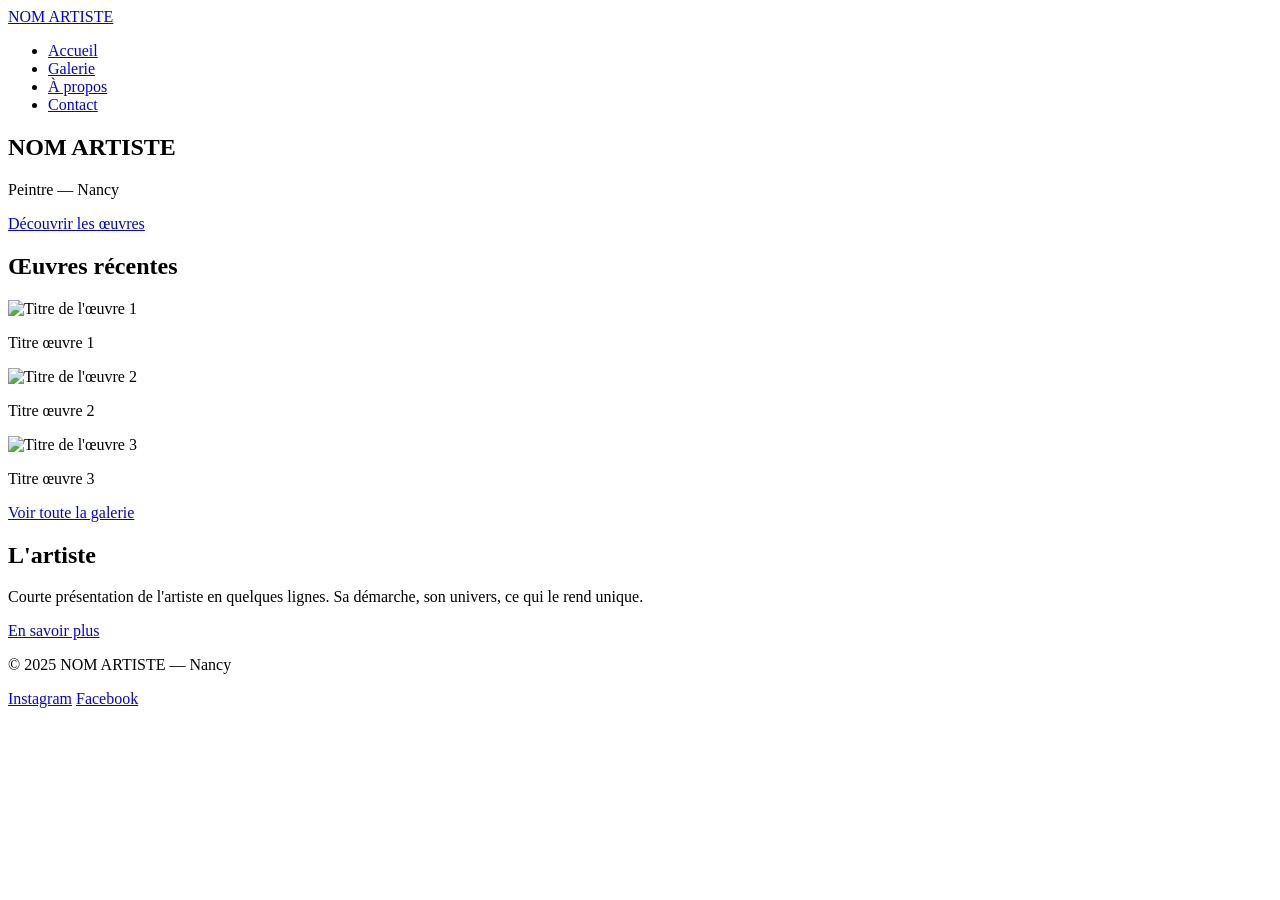
==== index.html @ 8f0e0b80 "création des fichiers des pages" ====
<!DOCTYPE html>
<html lang="fr">

<head>
    <meta charset="UTF-8">
    <meta name="viewport" content="width=device-width, initial-scale=1.0">
    <title>Artiste Nancy — Œuvres d'art</title>

    <!-- Google Fonts : nos deux polices élégantes -->
    <link rel="preconnect" href="https://fonts.googleapis.com">
    <link href="https://fonts.googleapis.com/css2?family=Playfair+Display:wght@400;700&family=Inter:wght@300;400;500&display=swap" rel="stylesheet">

    <!-- Nos fichiers CSS -->
    <link rel="stylesheet" href="css/style.css">
    <link rel="stylesheet" href="css/responsive.css">
</head>

<body>

<!-- ===== HEADER / NAVIGATION ===== -->
<header class="header">
    <nav class="nav">
        <div class="nav-logo">
            <a href="index.html">NOM ARTISTE</a>
        </div>
        <ul class="nav-liens">
            <li><a href="index.html" class="actif">Accueil</a></li>
            <li><a href="galerie.html">Galerie</a></li>
            <li><a href="a-propos.html">À propos</a></li>
            <li><a href="contact.html">Contact</a></li>
        </ul>
    </nav>
</header>

<!-- ===== HERO (grande image d'accueil) ===== -->
<section class="hero">
    <div class="hero-contenu">
        <h1 class="hero-titre">NOM ARTISTE</h1>
        <p class="hero-sous-titre">Peintre — Nancy</p>
        <a href="galerie.html" class="bouton-principal">Découvrir les œuvres</a>
    </div>
</section>

<!-- ===== APERÇU ŒUVRES ===== -->
<section class="apercu-oeuvres">
    <h2 class="section-titre">Œuvres récentes</h2>
    <div class="apercu-grille">
        <!-- On mettra les vraies images plus tard -->
        <div class="apercu-carte">
            <img src="images/oeuvres/oeuvre1.jpg" alt="Titre de l'œuvre 1">
            <p>Titre œuvre 1</p>
        </div>
        <div class="apercu-carte">
            <img src="images/oeuvres/oeuvre2.jpg" alt="Titre de l'œuvre 2">
            <p>Titre œuvre 2</p>
        </div>
        <div class="apercu-carte">
            <img src="images/oeuvres/oeuvre3.jpg" alt="Titre de l'œuvre 3">
            <p>Titre œuvre 3</p>
        </div>
    </div>
    <a href="galerie.html" class="bouton-secondaire">Voir toute la galerie</a>
</section>

<!-- ===== PRÉSENTATION RAPIDE ===== -->
<section class="presentation">
    <div class="presentation-contenu">
        <h2>L'artiste</h2>
        <p>Courte présentation de l'artiste en quelques lignes. Sa démarche, son univers, ce qui le rend unique.</p>
        <a href="a-propos.html" class="bouton-secondaire">En savoir plus</a>
    </div>
</section>

<!-- ===== FOOTER ===== -->
<footer class="footer">
    <p>© 2025 NOM ARTISTE — Nancy</p>
    <div class="footer-reseaux">
        <a href="#">Instagram</a>
        <a href="#">Facebook</a>
    </div>
</footer>

<!-- JavaScript en dernier -->
<script src="js/main.js"></script>

</body>
</html>
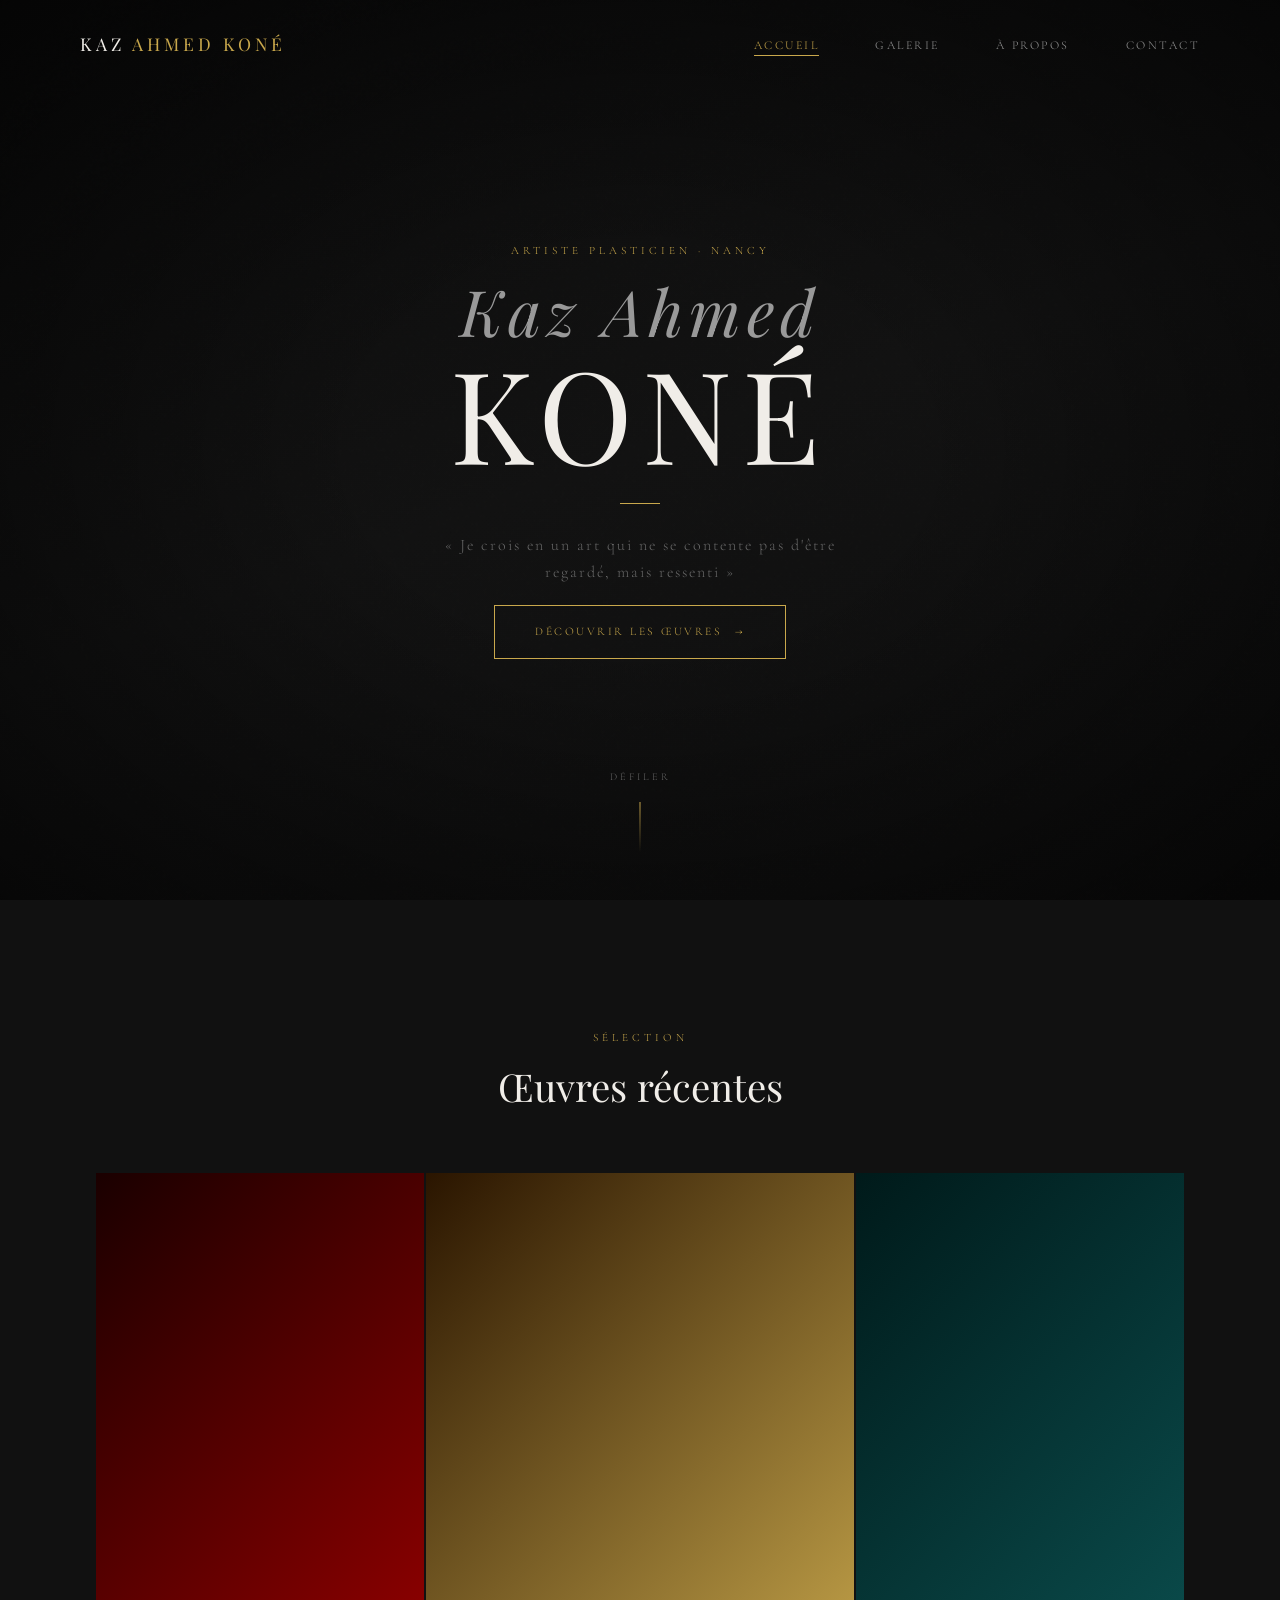
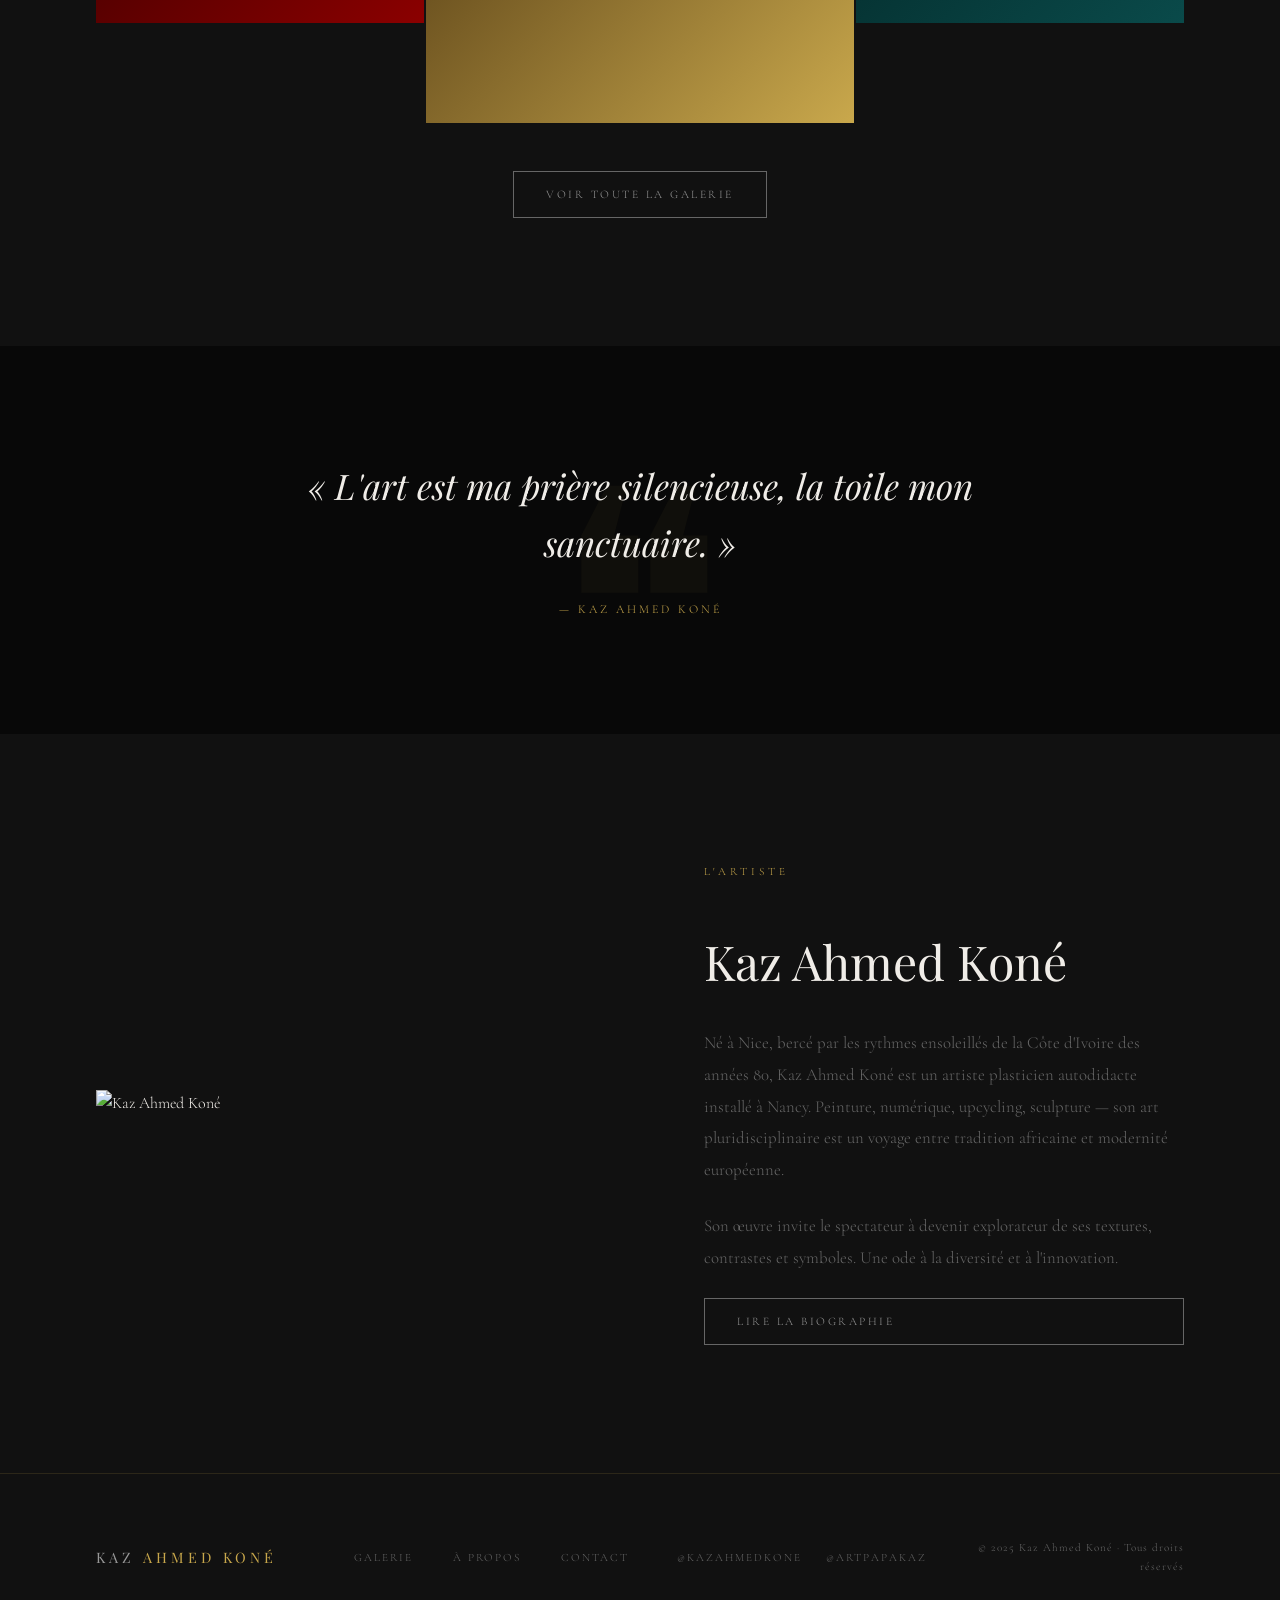
==== commit 9731abad: "Quelques images et implementation des fichiers" ====
--- a/index.html
+++ b/index.html
@@ -1,29 +1,26 @@
 <!DOCTYPE html>
 <html lang="fr">
-
 <head>
     <meta charset="UTF-8">
     <meta name="viewport" content="width=device-width, initial-scale=1.0">
-    <title>Artiste Nancy — Œuvres d'art</title>
-
-    <!-- Google Fonts : nos deux polices élégantes -->
+    <title>Kaz Ahmed Koné — Artiste Plasticien · Nancy</title>
     <link rel="preconnect" href="https://fonts.googleapis.com">
-    <link href="https://fonts.googleapis.com/css2?family=Playfair+Display:wght@400;700&family=Inter:wght@300;400;500&display=swap" rel="stylesheet">
-
-    <!-- Nos fichiers CSS -->
+    <link href="https://fonts.googleapis.com/css2?family=Playfair+Display:ital,wght@0,400;0,700;1,400&family=Cormorant+Garamond:wght@300;400&display=swap" rel="stylesheet">
     <link rel="stylesheet" href="css/style.css">
     <link rel="stylesheet" href="css/responsive.css">
 </head>
-
 <body>
 
-<!-- ===== HEADER / NAVIGATION ===== -->
-<header class="header">
+<!-- NAVIGATION -->
+<header class="header" id="header">
     <nav class="nav">
         <div class="nav-logo">
-            <a href="index.html">NOM ARTISTE</a>
+            <a href="index.html">KAZ <span>AHMED KONÉ</span></a>
         </div>
-        <ul class="nav-liens">
+        <button class="nav-hamburger" id="hamburger" aria-label="Menu">
+            <span></span><span></span><span></span>
+        </button>
+        <ul class="nav-liens" id="nav-liens">
             <li><a href="index.html" class="actif">Accueil</a></li>
             <li><a href="galerie.html">Galerie</a></li>
             <li><a href="a-propos.html">À propos</a></li>
@@ -32,56 +29,117 @@
     </nav>
 </header>
 
-<!-- ===== HERO (grande image d'accueil) ===== -->
+
+
+
+
 <section class="hero">
+    <div class="hero-overlay"></div>
     <div class="hero-contenu">
-        <h1 class="hero-titre">NOM ARTISTE</h1>
-        <p class="hero-sous-titre">Peintre — Nancy</p>
-        <a href="galerie.html" class="bouton-principal">Découvrir les œuvres</a>
+        <p class="hero-tag">Artiste plasticien · Nancy</p>
+        <h1 class="hero-titre">
+            <span class="hero-prenom">Kaz Ahmed</span>
+            <span class="hero-nom">Koné</span>
+        </h1>
+        <div class="hero-ligne"></div>
+        <p class="hero-description">
+            « Je crois en un art qui ne se contente pas d'être regardé, mais ressenti »
+        </p>
+        <a href="galerie.html" class="bouton-principal">
+            Découvrir les œuvres <span class="bouton-fleche">→</span>
+        </a>
+    </div>
+    <div class="hero-scroll">
+        <span>Défiler</span>
+        <div class="hero-scroll-ligne"></div>
     </div>
 </section>
 
-<!-- ===== APERÇU ŒUVRES ===== -->
+<!-- APERÇU — 3 oeuvres en avant-->
 <section class="apercu-oeuvres">
-    <h2 class="section-titre">Œuvres récentes</h2>
+    <div class="section-header">
+        <span class="section-tag">Sélection</span>
+        <h2 class="section-titre">Œuvres récentes</h2>
+    </div>
     <div class="apercu-grille">
-        <!-- On mettra les vraies images plus tard -->
-        <div class="apercu-carte">
-            <img src="images/oeuvres/oeuvre1.jpg" alt="Titre de l'œuvre 1">
-            <p>Titre œuvre 1</p>
-        </div>
-        <div class="apercu-carte">
-            <img src="images/oeuvres/oeuvre2.jpg" alt="Titre de l'œuvre 2">
-            <p>Titre œuvre 2</p>
-        </div>
-        <div class="apercu-carte">
-            <img src="images/oeuvres/oeuvre3.jpg" alt="Titre de l'œuvre 3">
-            <p>Titre œuvre 3</p>
-        </div>
+
+        <a href="galerie.html" class="apercu-carte">
+            <div class="apercu-image" style="background: linear-gradient(135deg, #1a0000, #8b0000);"></div>
+            <div class="apercu-info">
+                <p class="apercu-titre">Zaouli Funk</p>
+                <p class="apercu-details">Création numérique · 2015–2025</p>
+            </div>
+        </a>
+
+        <a href="galerie.html" class="apercu-carte apercu-carte--grande">
+            <div class="apercu-image" style="background: linear-gradient(135deg, #2a1500, #c9a84c);"></div>
+            <div class="apercu-info">
+                <p class="apercu-titre">Acrylique on kraft</p>
+                <p class="apercu-details">Acrylique sur kraft · A3</p>
+            </div>
+        </a>
+
+        <a href="galerie.html" class="apercu-carte">
+            <div class="apercu-image" style="background: linear-gradient(135deg, #001a1a, #0a4a4a);"></div>
+            <div class="apercu-info">
+                <p class="apercu-titre">Voodoo Child</p>
+                <p class="apercu-details">Création numérique · série</p>
+            </div>
+        </a>
+
     </div>
-    <a href="galerie.html" class="bouton-secondaire">Voir toute la galerie</a>
-</section>
-
-<!-- ===== PRÉSENTATION RAPIDE ===== -->
-<section class="presentation">
-    <div class="presentation-contenu">
-        <h2>L'artiste</h2>
-        <p>Courte présentation de l'artiste en quelques lignes. Sa démarche, son univers, ce qui le rend unique.</p>
-        <a href="a-propos.html" class="bouton-secondaire">En savoir plus</a>
+    <div class="apercu-footer">
+        <a href="galerie.html" class="bouton-secondaire">Voir toute la galerie</a>
     </div>
 </section>
 
-<!-- ===== FOOTER ===== -->
+<!-- citation de l artiste  -->
+<section class="citation">
+    <blockquote>
+        « L'art est ma prière silencieuse, la toile mon sanctuaire. »
+    </blockquote>
+    <cite>— Kaz Ahmed Koné</cite>
+</section>
+
+<!-- PRÉSENTATION RAPIDE-->
+<section class="presentation">
+    <div class="presentation-image">
+        <img src="images/artiste/portrait-kaz2.jpg" alt="Kaz Ahmed Koné">
+    </div>
+    <div class="presentation-texte">
+        <span class="section-tag">L'artiste</span>
+        <h2>Kaz Ahmed Koné</h2>
+        <p>
+            Né à Nice, bercé par les rythmes ensoleillés de la Côte d'Ivoire des années 80,
+            Kaz Ahmed Koné est un artiste plasticien autodidacte installé à Nancy.
+            Peinture, numérique, upcycling, sculpture — son art pluridisciplinaire
+            est un voyage entre tradition africaine et modernité européenne.
+        </p>
+        <p>
+            Son œuvre invite le spectateur à devenir explorateur de ses textures,
+            contrastes et symboles. Une ode à la diversité et à l'innovation.
+        </p>
+        <a href="a-propos.html" class="bouton-secondaire">Lire la biographie</a>
+    </div>
+</section>
+
+<!-- FOOTER -->
 <footer class="footer">
-    <p>© 2025 NOM ARTISTE — Nancy</p>
+    <div class="footer-logo">KAZ <span>AHMED KONÉ</span></div>
+    <div class="footer-nav">
+        <a href="galerie.html">Galerie</a>
+        <a href="a-propos.html">À propos</a>
+        <a href="contact.html">Contact</a>
+    </div>
     <div class="footer-reseaux">
-        <a href="#">Instagram</a>
-        <a href="#">Facebook</a>
+        <a href="https://instagram.com/kazahmedkone" target="_blank">@kazahmedkone</a>
+        <a href="https://instagram.com/artpapakaz" target="_blank">@artpapakaz</a>
+    </div>
+    <div class="footer-copy">
+        <p>© 2025 Kaz Ahmed Koné · Tous droits réservés</p>
     </div>
 </footer>
 
-<!-- JavaScript en dernier -->
 <script src="js/main.js"></script>
-
 </body>
 </html>
--- a/css/style.css
+++ b/css/style.css
@@ -0,0 +1,946 @@
+/*
+   STYLE.CSS — Styles principaux du site
+
+   l'Organisation globale que j'ai pu finaliser pour ce fichier  :
+   1. Variables (couleurs, polices)
+   2. Reset (repart d'une base propre)
+   3. Navigation
+   4. Éléments communs (boutons, titres de section...)
+   5. Page d'accueil (hero, aperçu, citation, présentation)
+   6. Pages intérieures (page-header)
+   7. Page À propos
+   8. Page Contact
+   9. Footer
+    */
+
+
+/*
+   1. VARIABLES
+   Je définis tout ici → si je veux changer une couleur,
+   je la change à un seul endroit et ça s'applique partout( better than faire pour chaque )
+    */
+:root {
+    /* Couleurs */
+    --fond:             #080808;   /* Noir très profond (fond principal) */
+    --fond-secondaire:  #111111;   /* Noir légèrement plus clair */
+    --fond-carte:       #161616;   /* Pour les cartes et sections */
+    --texte:            #f0ede8;   /* Blanc cassé (plus doux que blanc pur) */
+    --texte-discret:    #666666;   /* Gris pour les détails, labels */
+    --texte-moyen:      #999999;   /* Gris moyen */
+    --accent:           #c9a84c;   /* Doré — la couleur signature */
+    --accent-hover:     #e0c06a;   /* Doré plus clair au survol */
+    --bordure:          rgba(201, 168, 76, 0.15); /* Bordure dorée très subtile */
+
+    /* Polices */
+    --titre:  'Playfair Display', Georgia, serif;  /* Élégant, pour les titres */
+    --corps:  'Cormorant Garamond', Georgia, serif; /* Raffiné, pour le texte */
+
+    /* Transitions (animations au survol) */
+    --transition: all 0.35s cubic-bezier(0.4, 0, 0.2, 1);
+
+    /* Espacements */
+    --padding-section: 8rem 6rem;
+    --max-largeur: 1300px;
+}
+
+
+/*
+   2. RESET
+   Le navigateur applique des styles par défaut (marges, etc.)
+   On les efface tous pour partir d'une base propre
+    */
+*, *::before, *::after {
+    margin: 0;
+    padding: 0;
+    box-sizing: border-box; /* Le padding ne "gonfle" plus la taille des éléments */
+}
+
+html {
+    scroll-behavior: smooth; /* Défilement fluide quand on clique sur un ancre */
+    font-size: 16px;
+}
+
+body {
+    background-color: var(--fond);
+    color: var(--texte);
+    font-family: var(--corps);
+    font-weight: 300;
+    line-height: 1.7;
+    overflow-x: hidden; /* Évite le scroll horizontal accidentel */
+}
+
+img {
+    max-width: 100%;    /* Les images ne dépassent jamais leur conteneur */
+    display: block;
+}
+
+a {
+    color: inherit;        /* Les liens héritent la couleur du parent */
+    text-decoration: none; /* Pas de soulignement par défaut */
+}
+
+ul {
+    list-style: none; /* Pas de puces */
+}
+
+button {
+    cursor: pointer;
+    border: none;
+    background: none;
+    font-family: inherit;
+}
+
+input, textarea, select {
+    font-family: inherit;
+}
+
+
+/*
+   3. NAVIGATION
+   Fixed = reste en haut même quand on scroll
+    */
+.header {
+    position: fixed;   /* Collée en haut de l'écran */
+    top: 0;
+    left: 0;
+    width: 100%;
+    z-index: 1000;     /* Au-dessus de tout le reste */
+    padding: 1.8rem 5rem;
+
+    /* Transition pour l'effet "scrollé" ajouté par JS */
+    transition: var(--transition);
+}
+
+/* Classe ajoutée par JS quand on scroll → fond semi-transparent */
+.header.scrolle {
+    background: rgba(8, 8, 8, 0.95);
+    backdrop-filter: blur(12px);
+    padding: 1.2rem 5rem;
+    border-bottom: 1px solid var(--bordure);
+}
+
+.nav {
+    display: flex;              /* Logo et liens côte à côte */
+    justify-content: space-between;
+    align-items: center;
+    max-width: var(--max-largeur);
+    margin: 0 auto;            /* Centré dans la page */
+}
+
+/* Logo (nom de l'artiste) */
+.nav-logo a {
+    font-family: var(--titre);
+    font-size: 1.1rem;
+    letter-spacing: 4px;
+    color: var(--texte);
+    transition: var(--transition);
+}
+
+/* Le prénom en doré dans le logo */
+.nav-logo a span {
+    color: var(--accent);
+}
+
+.nav-logo a:hover {
+    color: var(--accent);
+}
+
+/* Les liens de navigation */
+.nav-liens {
+    display: flex;
+    gap: 3.5rem;
+}
+
+.nav-liens a {
+    font-family: var(--corps);
+    font-size: 0.75rem;
+    letter-spacing: 2.5px;
+    text-transform: uppercase;
+    color: var(--texte-moyen);
+    transition: var(--transition);
+    position: relative; /* Pour le trait doré sous le lien actif */
+}
+
+/* Trait doré sous le lien actif ou survolé */
+.nav-liens a::after {
+    content: '';
+    position: absolute;
+    bottom: -4px;
+    left: 0;
+    width: 0;
+    height: 1px;
+    background-color: var(--accent);
+    transition: var(--transition);
+}
+
+.nav-liens a:hover,
+.nav-liens a.actif {
+    color: var(--accent);
+}
+
+.nav-liens a:hover::after,
+.nav-liens a.actif::after {
+    width: 100%; /* Le trait s'étend en pleine largeur */
+}
+
+/* Bouton hamburger (visible seulement sur mobile via responsive.css) */
+.nav-hamburger {
+    display: none;
+    flex-direction: column;
+    gap: 5px;
+}
+
+.nav-hamburger span {
+    display: block;
+    width: 24px;
+    height: 1px;
+    background-color: var(--texte);
+    transition: var(--transition);
+}
+
+
+/*
+   4. ÉLÉMENTS commus
+   Réutilisés sur plusieurs pages
+    */
+
+/* Petit tag au-dessus des titres de section */
+.section-tag {
+    display: block;
+    font-size: 0.7rem;
+    letter-spacing: 4px;
+    text-transform: uppercase;
+    color: var(--accent);
+    margin-bottom: 1rem;
+}
+
+/* Titre de section standard */
+.section-titre {
+    font-family: var(--titre);
+    font-size: clamp(1.8rem, 3vw, 2.5rem);
+    font-weight: 400;
+    color: var(--texte);
+    line-height: 1.2;
+}
+
+/* Header des sections (tag + titre centrés) */
+.section-header {
+    text-align: center;
+    margin-bottom: 4rem;
+}
+
+/* Bouton principal (bordure dorée) */
+.bouton-principal {
+    display: inline-flex;
+    align-items: center;
+    gap: 0.8rem;
+    padding: 1rem 2.5rem;
+    border: 1px solid var(--accent);
+    color: var(--accent);
+    font-size: 0.72rem;
+    letter-spacing: 2.5px;
+    text-transform: uppercase;
+    transition: var(--transition);
+}
+
+.bouton-principal:hover {
+    background-color: var(--accent);
+    color: var(--fond);
+}
+
+/* Bouton secondaire (bordure grise) */
+.bouton-secondaire {
+    display: inline-flex;
+    align-items: center;
+    gap: 0.8rem;
+    padding: 0.8rem 2rem;
+    border: 1px solid var(--texte-discret);
+    color: var(--texte-moyen);
+    font-size: 0.72rem;
+    letter-spacing: 2.5px;
+    text-transform: uppercase;
+    transition: var(--transition);
+}
+
+.bouton-secondaire:hover {
+    border-color: var(--accent);
+    color: var(--accent);
+}
+
+.bouton-fleche {
+    transition: var(--transition);
+}
+
+.bouton-principal:hover .bouton-fleche,
+.bouton-secondaire:hover .bouton-fleche {
+    transform: translateX(4px); /* La flèche glisse vers la droite au survol */
+}
+
+/* En-tête des pages intérieures (galerie, à propos, contact) */
+.page-header {
+    padding: 14rem 6rem 5rem;
+    max-width: var(--max-largeur);
+    margin: 0 auto;
+}
+
+.page-titre {
+    font-family: var(--titre);
+    font-size: clamp(3rem, 6vw, 5rem);
+    font-weight: 400;
+    line-height: 1.1;
+    margin-bottom: 1rem;
+}
+
+.page-sous-titre {
+    color: var(--texte-discret);
+    font-size: 1rem;
+    letter-spacing: 1px;
+}
+
+
+/*
+   5. PAGE D'ACCUEIL
+    */
+
+/* --- HERO --- */
+.hero {
+    position: relative;
+    min-height: 100vh;      /* Prend toute la hauteur de l'écran */
+    display: flex;
+    align-items: center;
+    justify-content: center;
+    text-align: center;
+    overflow: hidden;
+
+    /* Fond dégradé en attendant la vraie image de l'artiste */
+    background: linear-gradient(
+            160deg,
+            #0a0a0a 0%,
+            #111111 50%,
+            #0d0d0d 100%
+    );
+}
+
+/* Texture grain par-dessus le hero */
+.hero::before {
+    content: '';
+    position: absolute;
+    inset: 0;
+    background-image: url("data:image/svg+xml,%3Csvg viewBox='0 0 256 256' xmlns='http://www.w3.org/2000/svg'%3E%3Cfilter id='noise'%3E%3CfeTurbulence type='fractalNoise' baseFrequency='0.9' numOctaves='4' stitchTiles='stitch'/%3E%3C/filter%3E%3Crect width='100%25' height='100%25' filter='url(%23noise)' opacity='0.03'/%3E%3C/svg%3E");
+    pointer-events: none;
+    opacity: 0.4;
+}
+
+.hero-overlay {
+    position: absolute;
+    inset: 0;
+    background: radial-gradient(ellipse at center, transparent 30%, rgba(0,0,0,0.6) 100%);
+}
+
+.hero-contenu {
+    position: relative; /* Au-dessus de l'overlay */
+    z-index: 1;
+    display: flex;
+    flex-direction: column;
+    align-items: center;
+    gap: 1.2rem;
+    padding: 2rem;
+}
+
+.hero-tag {
+    font-size: 0.7rem;
+    letter-spacing: 4px;
+    text-transform: uppercase;
+    color: var(--accent);
+}
+
+.hero-titre {
+    display: flex;
+    flex-direction: column;
+    align-items: center;
+    gap: 0.3rem;
+    font-family: var(--titre);
+    font-weight: 400;
+    line-height: 1;
+}
+
+.hero-prenom {
+    font-size: clamp(2rem, 5vw, 4.5rem);
+    font-style: italic;
+    color: var(--texte-moyen);
+    letter-spacing: 6px;
+}
+
+.hero-nom {
+    font-size: clamp(4rem, 10vw, 10rem);
+    letter-spacing: 10px;
+    text-transform: uppercase;
+    color: var(--texte);
+}
+
+/* Petite ligne dorée de séparation */
+.hero-ligne {
+    width: 40px;
+    height: 1px;
+    background-color: var(--accent);
+    margin: 0.5rem 0;
+}
+
+.hero-description {
+    font-size: 1rem;
+    letter-spacing: 2px;
+    color: var(--texte-discret);
+    max-width: 400px;
+}
+
+/* Indicateur de scroll en bas du hero */
+.hero-scroll {
+    position: absolute;
+    bottom: 3rem;
+    left: 50%;
+    transform: translateX(-50%);
+    display: flex;
+    flex-direction: column;
+    align-items: center;
+    gap: 1rem;
+}
+
+.hero-scroll span {
+    font-size: 0.65rem;
+    letter-spacing: 3px;
+    text-transform: uppercase;
+    color: var(--texte-discret);
+}
+
+.hero-scroll-ligne {
+    width: 1px;
+    height: 50px;
+    background: linear-gradient(to bottom, var(--accent), transparent);
+    animation: scroll-pulse 2s ease-in-out infinite;
+}
+
+@keyframes scroll-pulse {
+    0%, 100% { opacity: 0.3; transform: scaleY(1); }
+    50%       { opacity: 1;   transform: scaleY(1.1); }
+}
+
+/* --- APERÇU ŒUVRES (section accueil) --- */
+.apercu-oeuvres {
+    padding: var(--padding-section);
+    background-color: var(--fond-secondaire);
+}
+
+.apercu-grille {
+    display: grid;
+    /* Grille asymétrique : la carte du milieu est plus grande */
+    grid-template-columns: 1fr 1.3fr 1fr;
+    grid-template-rows: auto;
+    gap: 2px;             /* Espace minuscule entre les cartes */
+    max-width: var(--max-largeur);
+    margin: 0 auto 3rem;
+}
+
+.apercu-carte {
+    position: relative;
+    overflow: hidden;
+    display: block;
+}
+
+/* L'image de l'oeuvre (div colorée en attendant les vraies photos) */
+.apercu-image {
+    width: 100%;
+    height: 450px;
+    transition: transform 0.6s cubic-bezier(0.4, 0, 0.2, 1);
+}
+
+/* La carte du milieu est plus haute */
+.apercu-carte--grande .apercu-image {
+    height: 550px;
+}
+
+/* Overlay sombre au bas de la carte avec les infos */
+.apercu-info {
+    position: absolute;
+    bottom: 0;
+    left: 0;
+    right: 0;
+    padding: 2rem 1.5rem 1.5rem;
+    background: linear-gradient(transparent, rgba(0,0,0,0.85));
+    transform: translateY(100%); /* Caché par défaut */
+    transition: var(--transition);
+}
+
+.apercu-titre {
+    font-family: var(--titre);
+    font-size: 1.1rem;
+    color: var(--texte);
+    margin-bottom: 0.3rem;
+}
+
+.apercu-details {
+    font-size: 0.75rem;
+    letter-spacing: 1px;
+    color: var(--texte-discret);
+}
+
+/* Au survol : zoom de l'image + apparition des infos */
+.apercu-carte:hover .apercu-image {
+    transform: scale(1.04);
+}
+
+.apercu-carte:hover .apercu-info {
+    transform: translateY(0);
+}
+
+.apercu-footer {
+    text-align: center;
+    margin-top: 3rem;
+}
+
+/* --- CITATION --- */
+.citation {
+    padding: 7rem 6rem;
+    text-align: center;
+    position: relative;
+    overflow: hidden;
+}
+
+/* Guillemets géants décoratifs en fond */
+.citation::before {
+    content: '❝';
+    position: absolute;
+    top: -2rem;
+    left: 50%;
+    transform: translateX(-50%);
+    font-size: 20rem;
+    color: rgba(201, 168, 76, 0.04);
+    font-family: var(--titre);
+    pointer-events: none;
+}
+
+.citation blockquote {
+    font-family: var(--titre);
+    font-size: clamp(1.4rem, 3vw, 2.2rem);
+    font-style: italic;
+    font-weight: 400;
+    color: var(--texte);
+    max-width: 800px;
+    margin: 0 auto 1.5rem;
+    line-height: 1.6;
+    position: relative;
+    z-index: 1;
+}
+
+.citation cite {
+    font-size: 0.75rem;
+    letter-spacing: 3px;
+    text-transform: uppercase;
+    color: var(--accent);
+    font-style: normal;
+}
+
+/* --- PRÉSENTATION ARTISTE (section accueil) --- */
+.presentation {
+    padding: var(--padding-section);
+    background-color: var(--fond-secondaire);
+    display: grid;
+    grid-template-columns: 1fr 1fr; /* 2 colonnes : photo + texte */
+    gap: 8rem;
+    align-items: center;
+    max-width: var(--max-largeur);
+    margin: 0 auto;
+}
+
+/* Placeholder de la photo (que je vais remplacer par une vraie img plus tard) */
+.presentation-photo-placeholder {
+    width: 100%;
+    padding-bottom: 120%; /* Ratio portrait */
+    background: linear-gradient(160deg, var(--fond-carte), #1a1a1a);
+    border: 1px solid var(--bordure);
+}
+
+.presentation-texte {
+    display: flex;
+    flex-direction: column;
+    gap: 1.5rem;
+}
+
+.presentation-texte h2 {
+    font-family: var(--titre);
+    font-size: clamp(2rem, 4vw, 3rem);
+    font-weight: 400;
+}
+
+.presentation-texte p {
+    color: var(--texte-discret);
+    line-height: 1.9;
+    font-size: 1.05rem;
+}
+
+
+/*
+   6. PAGE À PROPOS
+    */
+.apropos-principale {
+    display: grid;
+    grid-template-columns: 1fr 1fr;
+    gap: 8rem;
+    align-items: start;
+    padding: 4rem 6rem 8rem;
+    max-width: var(--max-largeur);
+    margin: 0 auto;
+}
+
+/* Wrapper de la photo avec le cadre doré décalé derrière */
+.apropos-photo-wrapper {
+    position: relative;
+}
+
+.apropos-photo-placeholder {
+    width: 100%;
+    padding-bottom: 130%;
+    background: linear-gradient(160deg, #1a1a1a, #222222);
+    border: 1px solid var(--bordure);
+    display: flex;
+    align-items: center;
+    justify-content: center;
+    position: relative;
+    z-index: 1;
+}
+
+.apropos-photo-placeholder span {
+    color: var(--texte-discret);
+    font-size: 0.8rem;
+    letter-spacing: 2px;
+    text-transform: uppercase;
+    text-align: center;
+    position: absolute;
+    top: 50%;
+    left: 50%;
+    transform: translate(-50%, -50%);
+}
+
+/* Cadre doré décoratif décalé en bas à droite */
+.apropos-photo-cadre {
+    position: absolute;
+    bottom: -1.5rem;
+    right: -1.5rem;
+    width: 100%;
+    height: 100%;
+    border: 1px solid var(--accent);
+    opacity: 0.3;
+    z-index: 0;
+}
+
+.apropos-texte {
+    display: flex;
+    flex-direction: column;
+    gap: 1.5rem;
+    padding-top: 2rem;
+}
+
+.apropos-texte h2 {
+    font-family: var(--titre);
+    font-size: clamp(2rem, 4vw, 3rem);
+    font-weight: 400;
+}
+
+.apropos-accroche {
+    font-size: 1.1rem;
+    color: var(--accent);
+    letter-spacing: 1px;
+}
+
+.apropos-texte p {
+    color: var(--texte-discret);
+    line-height: 1.9;
+    font-size: 1.05rem;
+}
+
+/* Démarche artistique */
+.apropos-demarche {
+    background-color: var(--fond-secondaire);
+    padding: var(--padding-section);
+}
+
+.apropos-demarche-contenu {
+    max-width: 750px;
+    margin: 0 auto;
+    display: flex;
+    flex-direction: column;
+    gap: 1.5rem;
+}
+
+.apropos-demarche-contenu h2 {
+    font-family: var(--titre);
+    font-size: clamp(1.8rem, 3vw, 2.5rem);
+    font-weight: 400;
+}
+
+.apropos-demarche-contenu p {
+    color: var(--texte-discret);
+    line-height: 1.9;
+    font-size: 1.05rem;
+}
+
+/* Liste des expositions */
+.apropos-expositions {
+    padding: var(--padding-section);
+    max-width: var(--max-largeur);
+    margin: 0 auto;
+}
+
+.expositions-liste {
+    max-width: 800px;
+    margin: 0 auto;
+    display: flex;
+    flex-direction: column;
+    gap: 0; /* Pas d'espace, les bordures se touchent */
+}
+
+.expo-item {
+    display: flex;
+    align-items: center;
+    gap: 3rem;
+    padding: 2rem 0;
+    border-bottom: 1px solid rgba(255,255,255,0.06);
+    transition: var(--transition);
+}
+
+.expo-item:hover {
+    padding-left: 1rem; /* Légère indentation au survol */
+}
+
+.expo-annee {
+    font-family: var(--titre);
+    font-size: 1.3rem;
+    color: var(--accent);
+    min-width: 60px;
+    font-style: italic;
+}
+
+.expo-titre {
+    font-size: 1rem;
+    color: var(--texte);
+    margin-bottom: 0.3rem;
+}
+
+.expo-lieu {
+    font-size: 0.8rem;
+    letter-spacing: 1px;
+    color: var(--texte-discret);
+}
+
+
+/*
+   7. PAGE CONTACT
+    */
+.contact-section {
+    display: grid;
+    grid-template-columns: 1fr 1.6fr; /* Infos + formulaire */
+    gap: 8rem;
+    padding: 2rem 6rem 8rem;
+    max-width: var(--max-largeur);
+    margin: 0 auto;
+}
+
+.contact-infos {
+    display: flex;
+    flex-direction: column;
+    gap: 3rem;
+    padding-top: 1rem;
+}
+
+.contact-info-item {
+    display: flex;
+    flex-direction: column;
+    gap: 0.5rem;
+}
+
+.contact-info-label {
+    font-size: 0.65rem;
+    letter-spacing: 3px;
+    text-transform: uppercase;
+    color: var(--accent);
+}
+
+.contact-info-valeur {
+    font-size: 1rem;
+    color: var(--texte-discret);
+    line-height: 1.6;
+    transition: var(--transition);
+}
+
+a.contact-info-valeur:hover {
+    color: var(--accent);
+}
+
+.contact-reseaux {
+    display: flex;
+    gap: 1.5rem;
+}
+
+.contact-reseaux a {
+    font-size: 0.75rem;
+    letter-spacing: 2px;
+    text-transform: uppercase;
+    color: var(--texte-discret);
+    transition: var(--transition);
+}
+
+.contact-reseaux a:hover {
+    color: var(--accent);
+}
+
+.contact-citation {
+    font-family: var(--titre);
+    font-style: italic;
+    font-size: 1rem;
+    color: var(--texte-discret);
+    line-height: 1.7;
+    border-left: 1px solid var(--accent);
+    padding-left: 1.5rem;
+    margin-top: auto;
+}
+
+/* Formulaire */
+.formulaire {
+    display: flex;
+    flex-direction: column;
+    gap: 2rem;
+}
+
+.champ-groupe {
+    display: flex;
+    flex-direction: column;
+    gap: 0.6rem;
+}
+
+.champ-groupe label {
+    font-size: 0.65rem;
+    letter-spacing: 3px;
+    text-transform: uppercase;
+    color: var(--accent);
+}
+
+/* Style commun aux inputs, textarea et select */
+.champ-groupe input,
+.champ-groupe textarea,
+.champ-groupe select {
+    background: var(--fond-carte);
+    border: 1px solid rgba(255,255,255,0.08);
+    color: var(--texte);
+    padding: 1rem 1.2rem;
+    font-size: 0.95rem;
+    font-weight: 300;
+    outline: none;
+    transition: var(--transition);
+    appearance: none; /* Retire le style par défaut du navigateur */
+}
+
+/* Bordure dorée quand on clique dans le champ */
+.champ-groupe input:focus,
+.champ-groupe textarea:focus,
+.champ-groupe select:focus {
+    border-color: var(--accent);
+}
+
+/* Texte placeholder (ce qui est écrit avant de taper) */
+.champ-groupe input::placeholder,
+.champ-groupe textarea::placeholder {
+    color: var(--texte-discret);
+    font-size: 0.9rem;
+}
+
+.champ-groupe textarea {
+    resize: vertical; /* On peut agrandir verticalement mais pas horizontalement */
+    min-height: 150px;
+}
+
+.champ-groupe select option {
+    background-color: var(--fond-carte);
+}
+
+/* Message de confirmation (caché par défaut) */
+.formulaire-confirmation {
+    display: none;
+    padding: 1rem 1.5rem;
+    border: 1px solid var(--accent);
+    color: var(--accent);
+    font-size: 0.85rem;
+    letter-spacing: 1px;
+}
+
+/* Affiché par JS quand le formulaire est soumis */
+.formulaire-confirmation.visible {
+    display: block;
+}
+
+
+/*
+   8. FOOTER
+    */
+.footer {
+    padding: 4rem 6rem;
+    background-color: var(--fond-secondaire);
+    border-top: 1px solid var(--bordure);
+    display: grid;
+    grid-template-columns: 1fr auto auto 1fr;
+    align-items: center;
+    gap: 3rem;
+}
+
+.footer-logo {
+    font-family: var(--titre);
+    font-size: 0.9rem;
+    letter-spacing: 4px;
+    color: var(--texte-moyen);
+}
+
+.footer-logo span {
+    color: var(--accent);
+}
+
+.footer-nav {
+    display: flex;
+    gap: 2.5rem;
+}
+
+.footer-nav a {
+    font-size: 0.7rem;
+    letter-spacing: 2px;
+    text-transform: uppercase;
+    color: var(--texte-discret);
+    transition: var(--transition);
+}
+
+.footer-nav a:hover {
+    color: var(--accent);
+}
+
+.footer-reseaux {
+    display: flex;
+    gap: 1.5rem;
+}
+
+.footer-reseaux a {
+    font-size: 0.7rem;
+    letter-spacing: 2px;
+    text-transform: uppercase;
+    color: var(--texte-discret);
+    transition: var(--transition);
+}
+
+.footer-reseaux a:hover {
+    color: var(--accent);
+}
+
+.footer-copy {
+    text-align: right;
+}
+
+.footer-copy p {
+    font-size: 0.7rem;
+    letter-spacing: 1px;
+    color: var(--texte-discret);
+}
--- a/css/responsive.css
+++ b/css/responsive.css
@@ -0,0 +1,287 @@
+/*
+   RESPONSIVE.CSS — ce fichier est tres important , il sert a l'Adaptation pour les petits écrans
+
+   Ii j ai choisi d' utiliser des "media queries" :
+   @media (max-width: NNNpx) = "si l'écran est plus petit que NNN pixels"
+
+   On part du plus grand vers le plus petit :
+   - Tablette : max 1024px
+   - Mobile   : max 768px
+   - Petit    : max 480px
+    */
+
+
+/*
+   TABLETTE (écran jusqu'à 1024px)
+   Ex: iPad en mode portrait
+    */
+@media (max-width: 1024px) {
+
+    /* Navigation : moins de padding */
+    .header,
+    .header.scrolle {
+        padding: 1.5rem 3rem;
+    }
+
+    .nav-liens {
+        gap: 2rem;
+    }
+
+    /* Sections : moins de padding */
+    :root {
+        --padding-section: 6rem 3rem;
+    }
+
+    .page-header {
+        padding: 12rem 3rem 4rem;
+    }
+
+    /* Accueil : grille en 2 colonnes */
+    .apercu-grille {
+        grid-template-columns: 1fr 1fr;
+        grid-template-rows: auto auto;
+    }
+
+    /* La grande carte prend toute la largeur */
+    .apercu-carte--grande {
+        grid-column: 1 / -1;
+    }
+
+    .apercu-carte--grande .apercu-image {
+        height: 400px;
+    }
+
+    /* Présentation : empilé verticalement */
+    .presentation {
+        grid-template-columns: 1fr;
+        gap: 3rem;
+        max-width: 600px;
+    }
+
+    /* À propos : empilé verticalement */
+    .apropos-principale {
+        grid-template-columns: 1fr;
+        gap: 4rem;
+        padding: 3rem;
+    }
+
+    .apropos-photo-wrapper {
+        max-width: 400px;
+        margin: 0 auto;
+    }
+
+    /* Contact : empilé verticalement */
+    .contact-section {
+        grid-template-columns: 1fr;
+        gap: 4rem;
+        padding: 2rem 3rem 6rem;
+    }
+
+    /* Galerie : 2 colonnes */
+    .galerie-grille {
+        grid-template-columns: repeat(2, 1fr);
+        padding: 0 3rem 6rem;
+    }
+
+    /* Footer : simplifié */
+    .footer {
+        grid-template-columns: 1fr 1fr;
+        gap: 2rem;
+        padding: 3rem;
+    }
+
+    .footer-copy {
+        grid-column: 1 / -1;
+        text-align: center;
+    }
+}
+
+
+/*
+   MOBILE (écran jusqu'à 768px)
+   Ex: smartphone en mode portrait
+    */
+@media (max-width: 768px) {
+
+    /* Navigation mobile : menu hamburger */
+    .header,
+    .header.scrolle {
+        padding: 1.2rem 1.5rem;
+    }
+
+    /* Cache les liens normaux */
+    .nav-liens {
+        display: none;
+        position: fixed;
+        top: 0;
+        left: 0;
+        width: 100%;
+        height: 100vh;
+        background-color: var(--fond);
+        flex-direction: column;
+        align-items: center;
+        justify-content: center;
+        gap: 3rem;
+        z-index: 999;
+    }
+
+    /* Quand le menu est ouvert (classe ajoutée par JS) */
+    .nav-liens.ouverte {
+        display: flex;
+    }
+
+    .nav-liens a {
+        font-size: 1.2rem;
+        letter-spacing: 3px;
+    }
+
+    /* Affiche le bouton hamburger */
+    .nav-hamburger {
+        display: flex;
+        z-index: 1001; /* Au dessus du menu ouvert */
+    }
+
+    /* Animation hamburger → croix quand menu ouvert */
+    .nav-hamburger.actif span:nth-child(1) {
+        transform: translateY(6px) rotate(45deg);
+    }
+
+    .nav-hamburger.actif span:nth-child(2) {
+        opacity: 0;
+    }
+
+    .nav-hamburger.actif span:nth-child(3) {
+        transform: translateY(-6px) rotate(-45deg);
+    }
+
+    /* Hero : texte plus petit */
+    .hero-prenom {
+        font-size: 1.5rem;
+    }
+
+    .hero-nom {
+        font-size: clamp(2.5rem, 12vw, 5rem);
+        letter-spacing: 4px;
+    }
+
+    .hero-scroll {
+        display: none; /* Cache l'indicateur de scroll sur mobile */
+    }
+
+    /* Sections */
+    :root {
+        --padding-section: 4rem 1.5rem;
+    }
+
+    .page-header {
+        padding: 10rem 1.5rem 3rem;
+    }
+
+    /* Aperçu : 1 colonne */
+    .apercu-grille {
+        grid-template-columns: 1fr;
+    }
+
+    .apercu-carte--grande {
+        grid-column: auto;
+    }
+
+    .apercu-image,
+    .apercu-carte--grande .apercu-image {
+        height: 300px;
+    }
+
+    /* Citation : plus petite */
+    .citation {
+        padding: 4rem 2rem;
+    }
+
+    .citation::before {
+        font-size: 10rem;
+    }
+
+    /* Galerie : 1 colonne */
+    .galerie-grille {
+        grid-template-columns: 1fr;
+        padding: 0 1.5rem 4rem;
+    }
+
+    /* Lightbox */
+    .lightbox {
+        padding: 1rem;
+    }
+
+    .lightbox-prev { left: 0.5rem; }
+    .lightbox-next { right: 0.5rem; }
+
+    /* Filtres */
+    .filtres {
+        padding: 1.5rem 1.5rem 3rem;
+        gap: 0.5rem;
+    }
+
+    /* Footer : tout en colonne */
+    .footer {
+        grid-template-columns: 1fr;
+        text-align: center;
+        gap: 1.5rem;
+        padding: 3rem 2rem;
+    }
+
+    .footer-nav,
+    .footer-reseaux {
+        justify-content: center;
+    }
+
+    .footer-copy {
+        grid-column: auto;
+    }
+
+    /* Contact */
+    .contact-section {
+        padding: 1.5rem 1.5rem 4rem;
+    }
+
+    /* À propos */
+    .apropos-principale {
+        padding: 2rem 1.5rem 4rem;
+    }
+
+    .apropos-expositions,
+    .apropos-demarche {
+        padding: 4rem 1.5rem;
+    }
+}
+
+
+/*
+   TRÈS PETIT (écran jusqu'à 480px)
+   Ex: vieux smartphones
+    */
+@media (max-width: 480px) {
+
+    .hero-nom {
+        font-size: clamp(2rem, 15vw, 3.5rem);
+        letter-spacing: 2px;
+    }
+
+    .hero-description {
+        font-size: 0.85rem;
+    }
+
+    .bouton-principal,
+    .bouton-secondaire {
+        padding: 0.8rem 1.5rem;
+        font-size: 0.65rem;
+    }
+
+    .page-titre {
+        font-size: clamp(2rem, 10vw, 3rem);
+    }
+
+    .expo-item {
+        flex-direction: column;
+        gap: 0.5rem;
+        align-items: flex-start;
+    }
+}
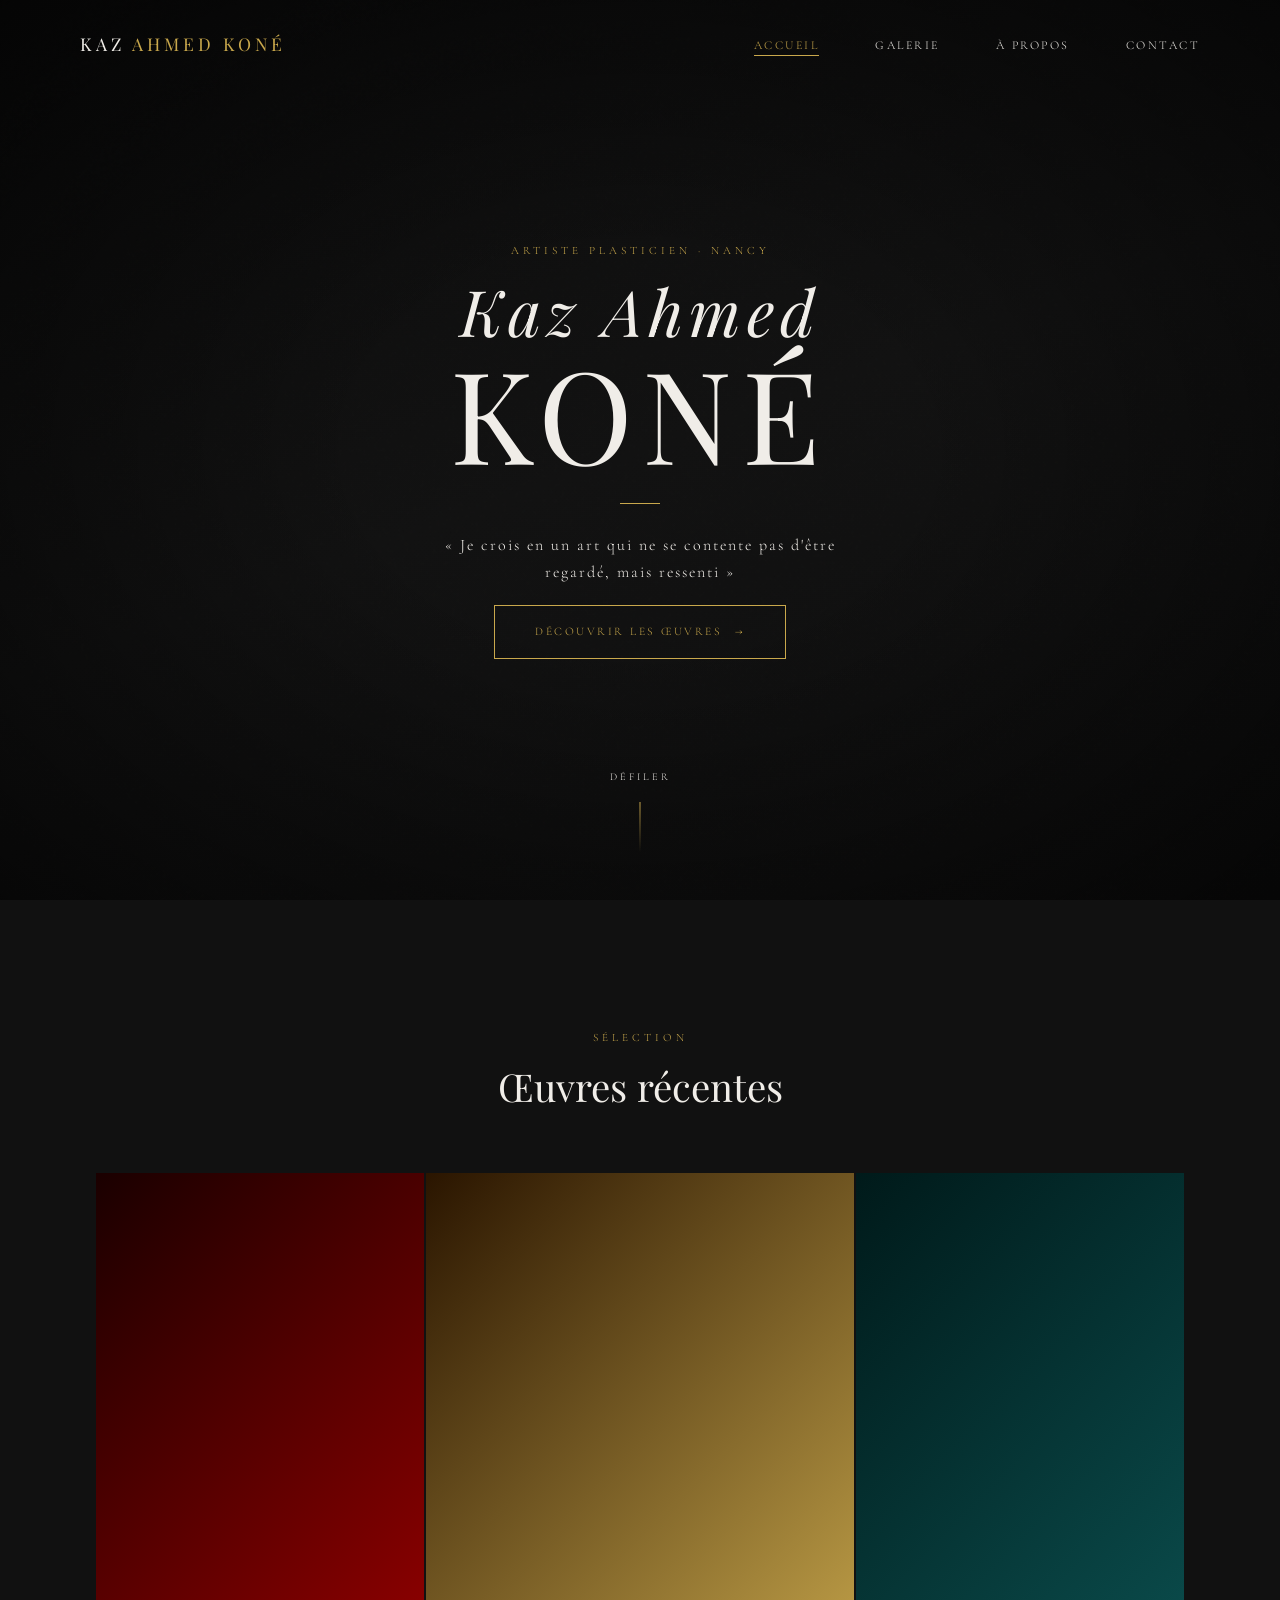
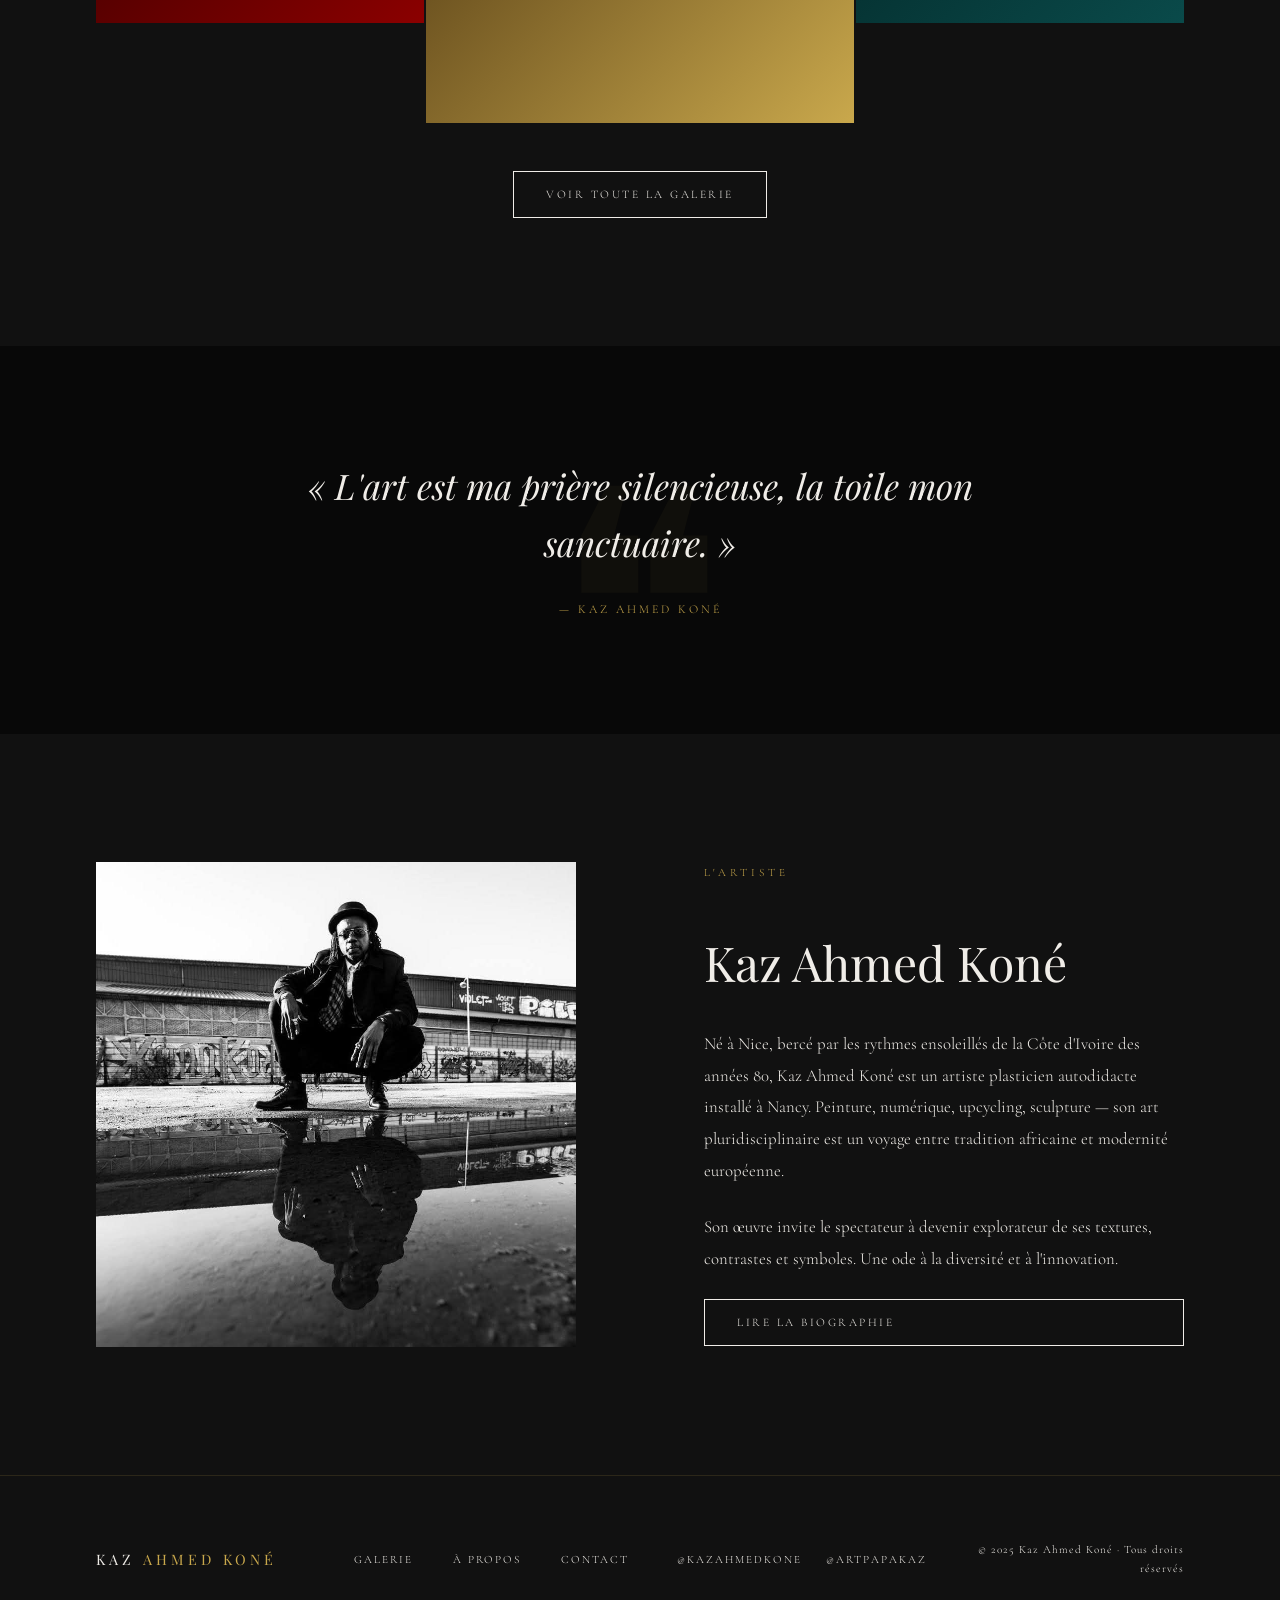
==== commit 7e6e6ebd: "feat: nettoyage IDE, passage de la galerie en PHP et maj de la navigation" ====
--- a/index.html
+++ b/index.html
@@ -22,7 +22,7 @@
         </button>
         <ul class="nav-liens" id="nav-liens">
             <li><a href="index.html" class="actif">Accueil</a></li>
-            <li><a href="galerie.html">Galerie</a></li>
+            <li><a href="galerie.php">Galerie</a></li>
             <li><a href="a-propos.html">À propos</a></li>
             <li><a href="contact.html">Contact</a></li>
         </ul>
@@ -45,7 +45,7 @@
         <p class="hero-description">
             « Je crois en un art qui ne se contente pas d'être regardé, mais ressenti »
         </p>
-        <a href="galerie.html" class="bouton-principal">
+        <a href="galerie.php" class="bouton-principal">
             Découvrir les œuvres <span class="bouton-fleche">→</span>
         </a>
     </div>
--- a/css/style.css
+++ b/css/style.css
@@ -25,8 +25,8 @@
     --fond-secondaire:  #111111;   /* Noir légèrement plus clair */
     --fond-carte:       #161616;   /* Pour les cartes et sections */
     --texte:            #f0ede8;   /* Blanc cassé (plus doux que blanc pur) */
-    --texte-discret:    #666666;   /* Gris pour les détails, labels */
-    --texte-moyen:      #999999;   /* Gris moyen */
+    --texte-discret:    #f0ede8;   /* Gris pour les détails, labels */
+    --texte-moyen:      #f0ede8;   /* Gris moyen */
     --accent:           #c9a84c;   /* Doré — la couleur signature */
     --accent-hover:     #e0c06a;   /* Doré plus clair au survol */
     --bordure:          rgba(201, 168, 76, 0.15); /* Bordure dorée très subtile */
@@ -943,4 +943,4 @@
     font-size: 0.7rem;
     letter-spacing: 1px;
     color: var(--texte-discret);
-}+}
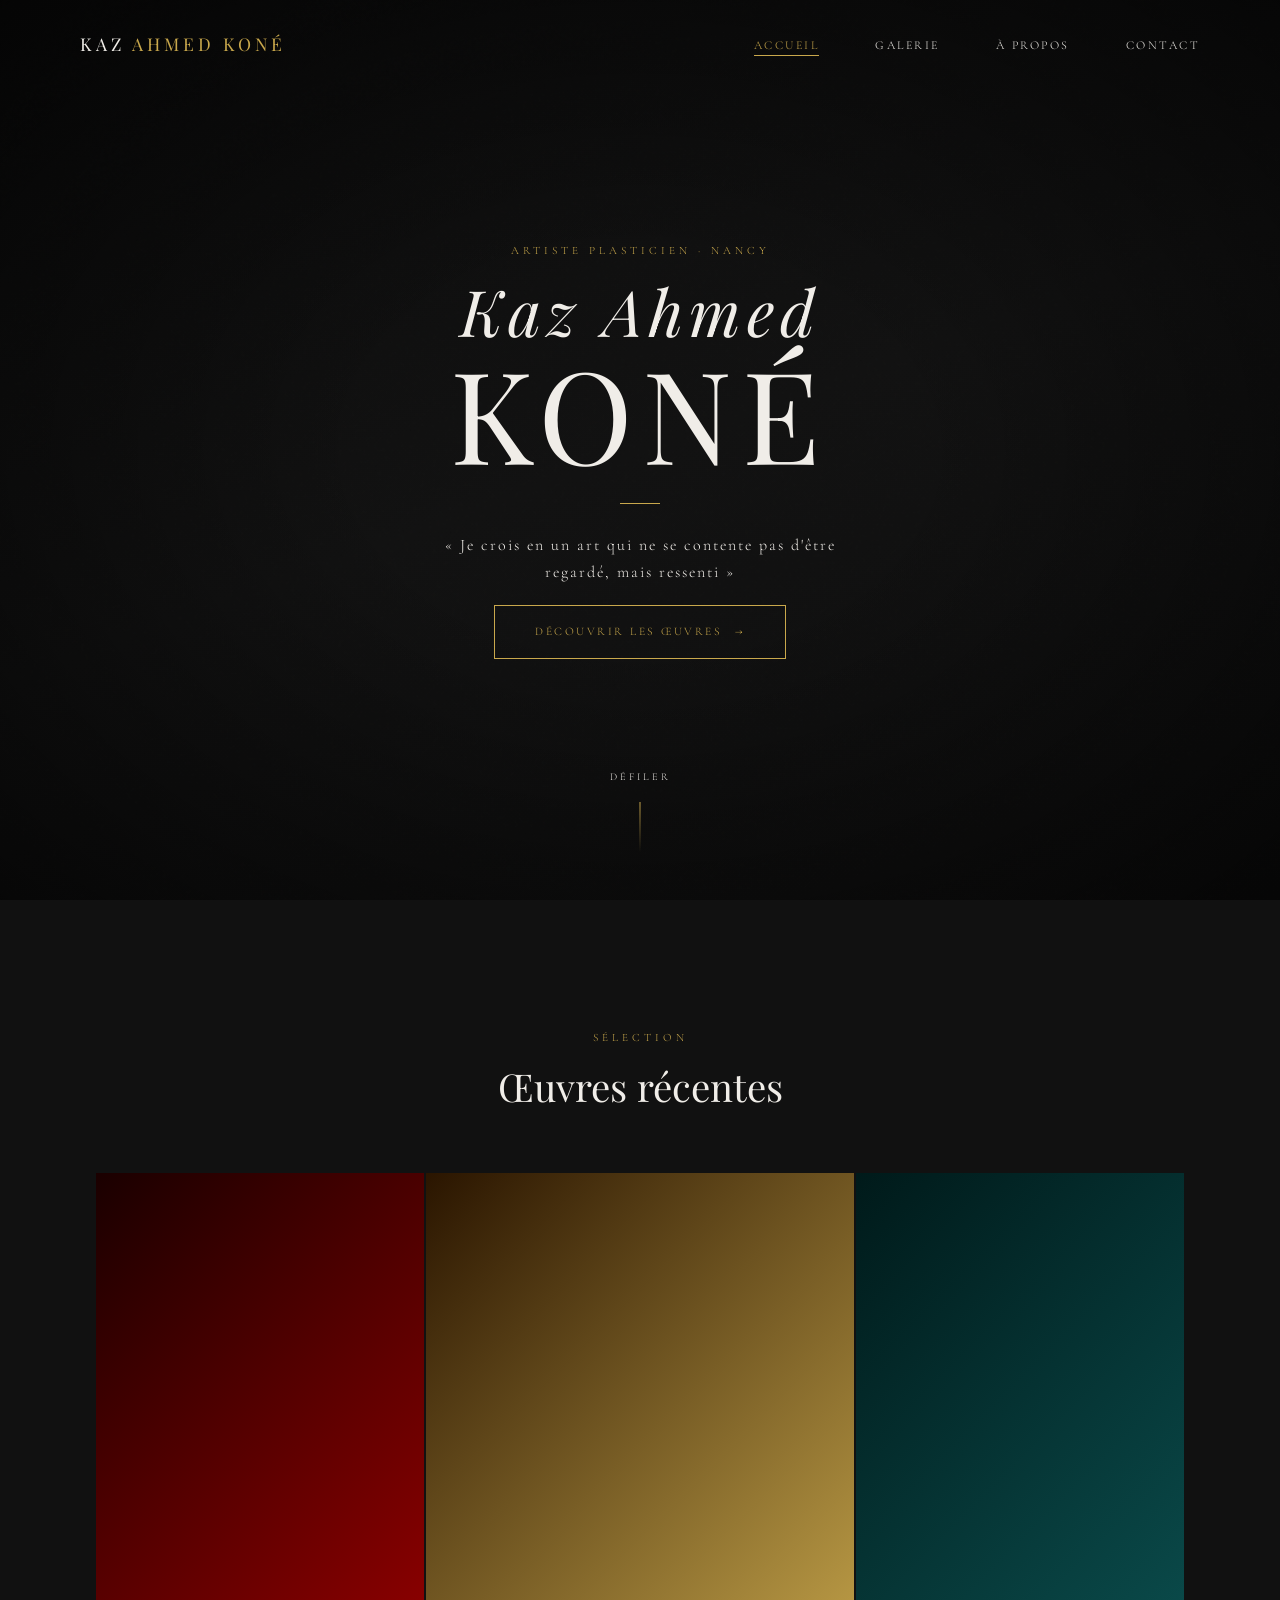
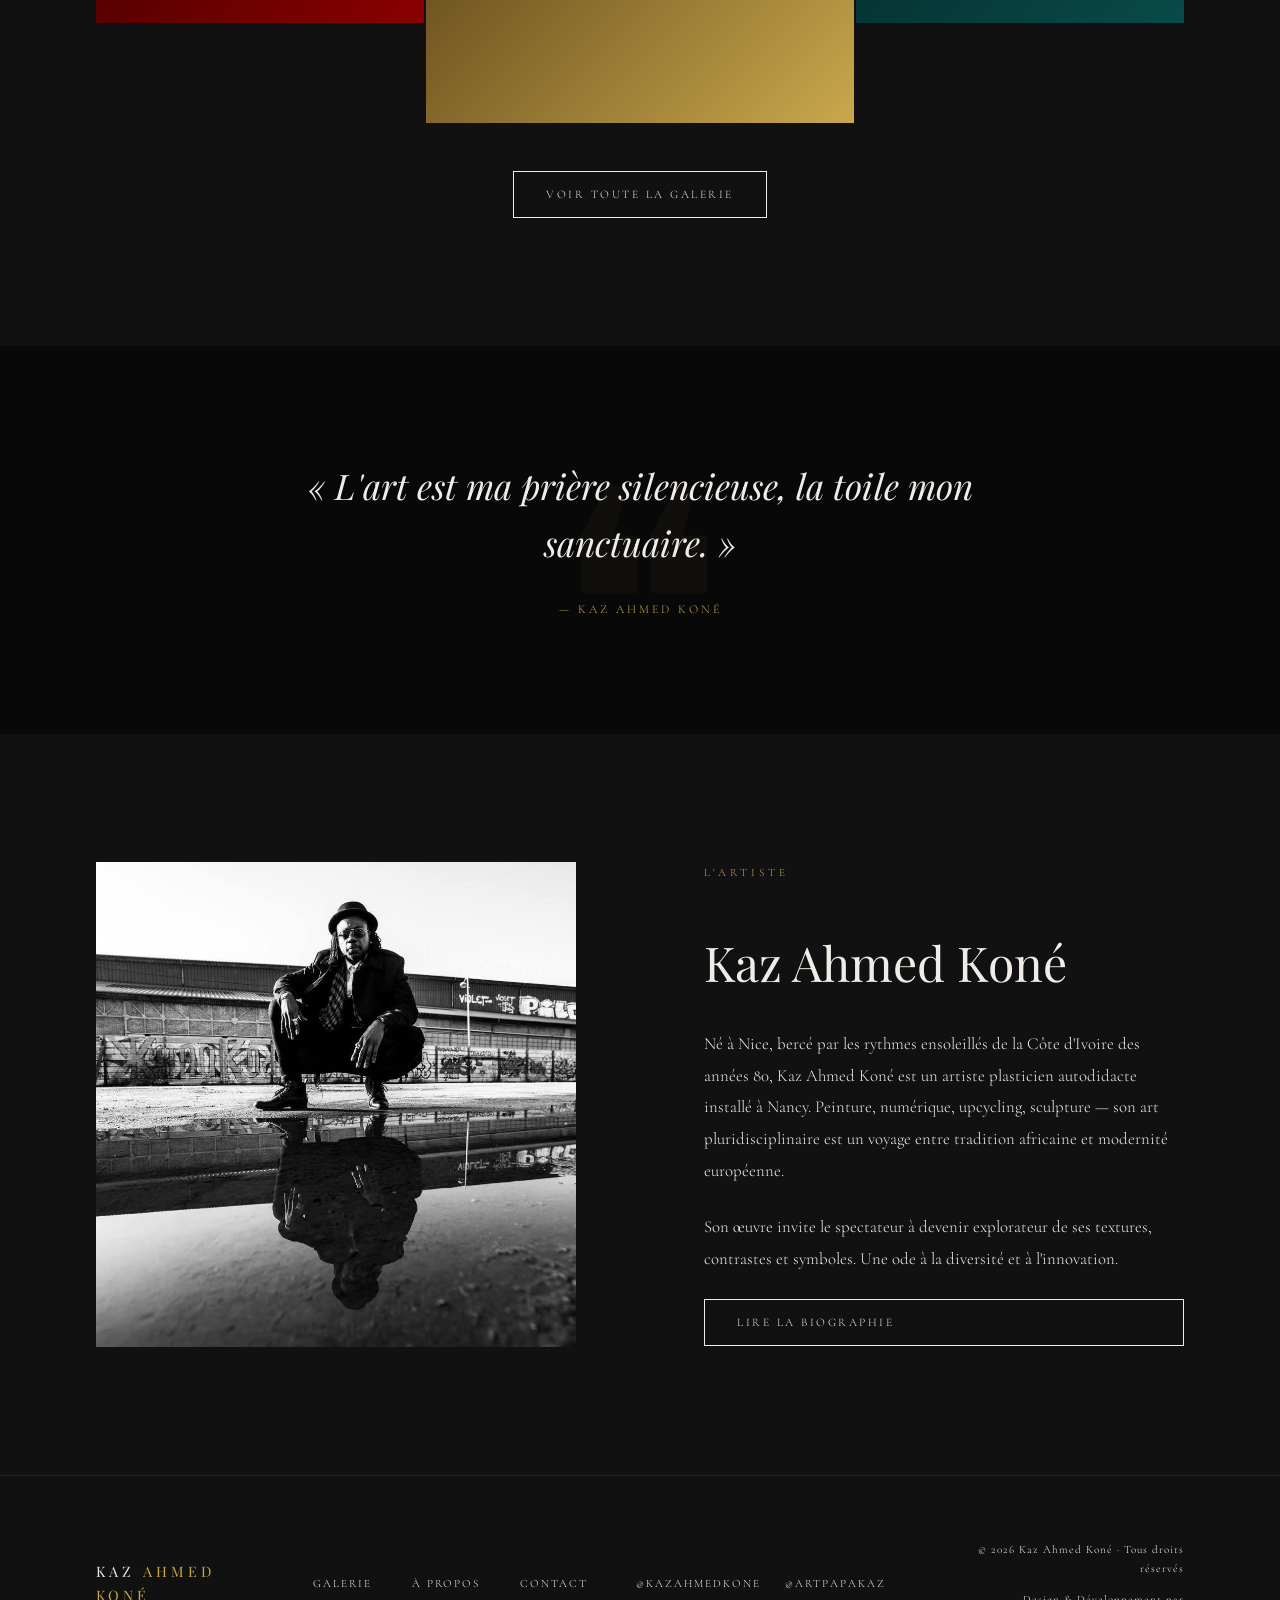
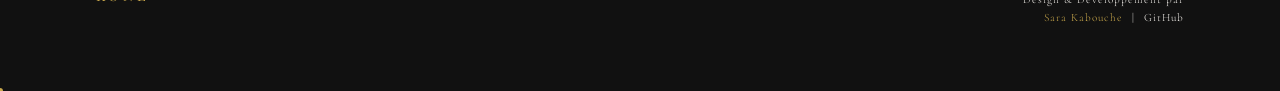
==== commit df5209d9: "Mise à jour : conversion contact.php, ajout login, et corrections globales" ====
--- a/index.html
+++ b/index.html
@@ -24,7 +24,7 @@
             <li><a href="index.html" class="actif">Accueil</a></li>
             <li><a href="galerie.php">Galerie</a></li>
             <li><a href="a-propos.html">À propos</a></li>
-            <li><a href="contact.html">Contact</a></li>
+            <li><a href="contact.php">Contact</a></li>
         </ul>
     </nav>
 </header>
@@ -63,7 +63,7 @@
     </div>
     <div class="apercu-grille">
 
-        <a href="galerie.html" class="apercu-carte">
+        <a href="galerie.php" class="apercu-carte">
             <div class="apercu-image" style="background: linear-gradient(135deg, #1a0000, #8b0000);"></div>
             <div class="apercu-info">
                 <p class="apercu-titre">Zaouli Funk</p>
@@ -71,7 +71,7 @@
             </div>
         </a>
 
-        <a href="galerie.html" class="apercu-carte apercu-carte--grande">
+        <a href="galerie.php" class="apercu-carte apercu-carte--grande">
             <div class="apercu-image" style="background: linear-gradient(135deg, #2a1500, #c9a84c);"></div>
             <div class="apercu-info">
                 <p class="apercu-titre">Acrylique on kraft</p>
@@ -79,7 +79,7 @@
             </div>
         </a>
 
-        <a href="galerie.html" class="apercu-carte">
+        <a href="galerie.php" class="apercu-carte">
             <div class="apercu-image" style="background: linear-gradient(135deg, #001a1a, #0a4a4a);"></div>
             <div class="apercu-info">
                 <p class="apercu-titre">Voodoo Child</p>
@@ -89,7 +89,7 @@
 
     </div>
     <div class="apercu-footer">
-        <a href="galerie.html" class="bouton-secondaire">Voir toute la galerie</a>
+        <a href="galerie.php" class="bouton-secondaire">Voir toute la galerie</a>
     </div>
 </section>
 
@@ -127,16 +127,22 @@
 <footer class="footer">
     <div class="footer-logo">KAZ <span>AHMED KONÉ</span></div>
     <div class="footer-nav">
-        <a href="galerie.html">Galerie</a>
+        <a href="galerie.php">Galerie</a>
         <a href="a-propos.html">À propos</a>
-        <a href="contact.html">Contact</a>
+        <a href="contact.php">Contact</a>
     </div>
     <div class="footer-reseaux">
         <a href="https://instagram.com/kazahmedkone" target="_blank">@kazahmedkone</a>
         <a href="https://instagram.com/artpapakaz" target="_blank">@artpapakaz</a>
     </div>
-    <div class="footer-copy">
-        <p>© 2025 Kaz Ahmed Koné · Tous droits réservés</p>
+    <div class="footer-copy" style="min-width: 250px;">
+        <p>© 2026 Kaz Ahmed Koné · Tous droits réservés</p>
+        <p style="margin-top: 0.8rem; font-size: 0.7rem; line-height: 1.6;">
+            Design & Développement par <br>
+            <a href="https://www.linkedin.com/in/sarah-kabouche-2004263a2/" target="_blank" style="color: var(--accent); transition: var(--transition); white-space: nowrap;">Sara Kabouche</a>
+            <span style="color: var(--texte-discret); margin: 0 5px;">|</span>
+            <a href="https://github.com/kabouchesarah4-cmd" target="_blank" style="color: var(--texte-discret); transition: var(--transition);">GitHub</a>
+        </p>
     </div>
 </footer>
 
--- a/css/style.css
+++ b/css/style.css
@@ -944,3 +944,261 @@
     letter-spacing: 1px;
     color: var(--texte-discret);
 }
+
+/*
+   FICHE PRODUIT
+    */
+.fiche-section {
+    display: grid;
+    grid-template-columns: 1fr 1fr;
+    gap: 6rem;
+    padding: 10rem 6rem 6rem;
+    max-width: 1300px;
+    margin: 0 auto;
+    align-items: start;
+}
+
+.fiche-image-wrapper {
+    position: relative;
+}
+
+.fiche-image {
+    width: 100%;
+    display: block;
+}
+
+.fiche-image-placeholder {
+    width: 100%;
+    padding-bottom: 100%;
+    background: linear-gradient(135deg, #111, #333);
+}
+
+.fiche-badge-vendu {
+    position: absolute;
+    top: 1rem;
+    left: 1rem;
+    background: #8b0000;
+    color: #fff;
+    padding: 6px 14px;
+    font-size: 0.75rem;
+    letter-spacing: 2px;
+    font-family: 'Playfair Display', serif;
+}
+
+.fiche-infos {
+    display: flex;
+    flex-direction: column;
+    gap: 1.5rem;
+    padding-top: 2rem;
+}
+
+.fiche-categorie {
+    font-size: 0.7rem;
+    letter-spacing: 3px;
+    text-transform: uppercase;
+    color: var(--accent);
+}
+
+.fiche-titre {
+    font-family: var(--titre);
+    font-size: clamp(2rem, 4vw, 3rem);
+    font-weight: 400;
+    color: var(--texte);
+    line-height: 1.2;
+}
+
+.fiche-description {
+    color: var(--texte-discret);
+    line-height: 1.8;
+    font-size: 1rem;
+}
+
+.fiche-meta {
+    display: flex;
+    flex-direction: column;
+    gap: 0.5rem;
+    border-top: 1px solid var(--bordure);
+    border-bottom: 1px solid var(--bordure);
+    padding: 1.5rem 0;
+}
+
+.fiche-meta-ligne {
+    display: flex;
+    gap: 1rem;
+    font-size: 0.85rem;
+}
+
+.fiche-meta-label {
+    color: var(--texte-discret);
+    min-width: 100px;
+    letter-spacing: 1px;
+    text-transform: uppercase;
+    font-size: 0.7rem;
+}
+
+.fiche-meta-valeur {
+    color: var(--texte);
+}
+
+.fiche-prix {
+    font-family: var(--titre);
+    font-size: 2rem;
+    color: var(--accent);
+}
+
+.fiche-stock-dispo {
+    font-size: 0.75rem;
+    color: #4caf50;
+    letter-spacing: 1px;
+}
+
+.fiche-stock-vendu {
+    font-size: 0.75rem;
+    color: #8b0000;
+    letter-spacing: 1px;
+}
+
+.fiche-retour {
+    display: inline-flex;
+    align-items: center;
+    gap: 0.5rem;
+    color: var(--texte-discret);
+    text-decoration: none;
+    font-size: 0.75rem;
+    letter-spacing: 2px;
+    text-transform: uppercase;
+    transition: var(--transition);
+    margin-bottom: 1rem;
+}
+
+.fiche-retour:hover {
+    color: var(--accent);
+}
+
+/* FICHE PRODUIT */
+.fiche-section {
+    display: grid;
+    grid-template-columns: 1fr 1fr;
+    gap: 6rem;
+    padding: 10rem 6rem 6rem;
+    max-width: 1300px;
+    margin: 0 auto;
+    align-items: start;
+}
+
+.fiche-image-wrapper {
+    position: relative;
+}
+
+.fiche-image {
+    width: 100%;
+    display: block;
+}
+
+.fiche-image-placeholder {
+    width: 100%;
+    padding-bottom: 100%;
+    background: linear-gradient(135deg, #111, #333);
+}
+
+.fiche-badge-vendu {
+    position: absolute;
+    top: 1rem;
+    left: 1rem;
+    background: #8b0000;
+    color: #fff;
+    padding: 6px 14px;
+    font-size: 0.75rem;
+    letter-spacing: 2px;
+    font-family: 'Playfair Display', serif;
+}
+
+.fiche-infos {
+    display: flex;
+    flex-direction: column;
+    gap: 1.5rem;
+    padding-top: 2rem;
+}
+
+.fiche-categorie {
+    font-size: 0.7rem;
+    letter-spacing: 3px;
+    text-transform: uppercase;
+    color: var(--accent);
+}
+
+.fiche-titre {
+    font-family: var(--titre);
+    font-size: clamp(2rem, 4vw, 3rem);
+    font-weight: 400;
+    color: var(--texte);
+    line-height: 1.2;
+}
+
+.fiche-description {
+    color: #f0ede8; /* Remplacement du gris par le blanc cassé */
+    line-height: 1.8;
+    font-size: 1rem;
+}
+
+.fiche-meta {
+    display: flex;
+    flex-direction: column;
+    gap: 0.5rem;
+    border-top: 1px solid var(--bordure);
+    border-bottom: 1px solid var(--bordure);
+    padding: 1.5rem 0;
+}
+
+.fiche-meta-ligne {
+    display: flex;
+    gap: 1rem;
+    font-size: 0.85rem;
+}
+
+.fiche-meta-label {
+    color: #f0ede8; /* Remplacement du gris par le blanc cassé */
+    min-width: 100px;
+    letter-spacing: 1px;
+    text-transform: uppercase;
+    font-size: 0.7rem;
+}
+
+.fiche-meta-valeur {
+    color: var(--texte);
+}
+
+.fiche-prix {
+    font-family: var(--titre);
+    font-size: 2rem;
+    color: var(--accent);
+}
+
+.fiche-stock-dispo {
+    font-size: 0.75rem;
+    color: #4caf50;
+    letter-spacing: 1px;
+}
+
+.fiche-stock-vendu {
+    font-size: 0.75rem;
+    color: #8b0000;
+    letter-spacing: 1px;
+}
+
+.fiche-retour {
+    display: inline-flex;
+    align-items: center;
+    gap: 0.5rem;
+    color: #f0ede8; /* Remplacement du gris par le blanc cassé */
+    text-decoration: none;
+    font-size: 0.75rem;
+    letter-spacing: 2px;
+    text-transform: uppercase;
+    transition: var(--transition);
+    margin-bottom: 1rem;
+}
+
+.fiche-retour:hover {
+    color: var(--accent);
+}
--- a/css/responsive.css
+++ b/css/responsive.css
@@ -251,6 +251,13 @@
     .apropos-demarche {
         padding: 4rem 1.5rem;
     }
+
+    /* fiche produit mobile */
+    .fiche-section {
+        grid-template-columns: 1fr;
+        padding: 8rem 1.5rem 4rem;
+        gap: 2rem;
+    }
 }
 
 
